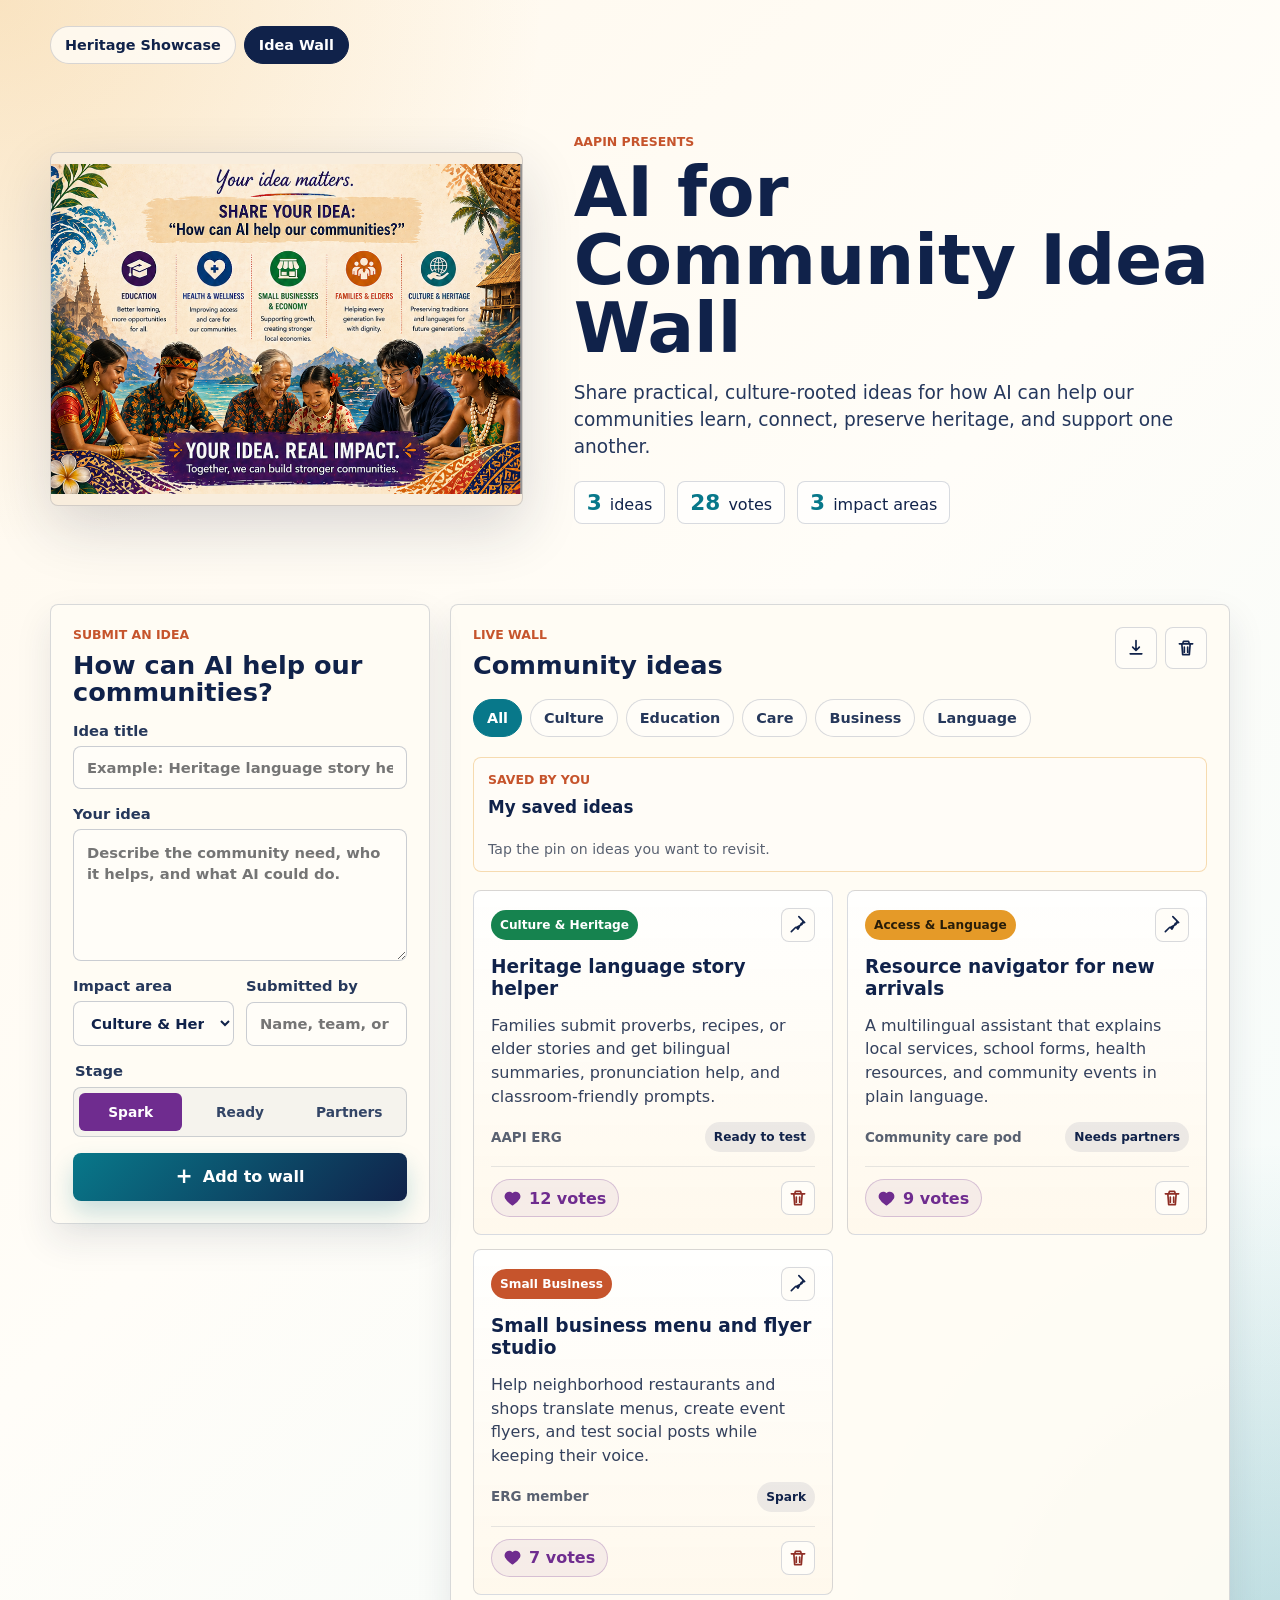
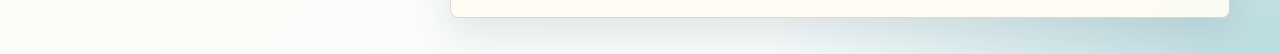
==== index.html @ 4e18cddb "Build AAPIN heritage showcase and idea wall" ====
<!doctype html>
<html lang="en">
  <head>
    <meta charset="utf-8">
    <meta name="viewport" content="width=device-width, initial-scale=1">
    <title>AAPI AI Community Idea Wall</title>
    <link rel="stylesheet" href="styles.css">
  </head>
  <body>
    <main class="shell">
      <nav class="site-nav" aria-label="Event pages">
        <a class="site-nav__link" href="heritage-showcase-v2.html">Heritage Showcase</a>
        <a class="site-nav__link is-active" href="index.html">Idea Wall</a>
      </nav>

      <section class="hero" aria-labelledby="page-title">
        <div class="hero__media">
          <img src="assets/ai-community-ideas-wall.png" alt="AI for Community Ideas Wall poster with AAPI cultural artwork">
        </div>
        <div class="hero__content">
          <p class="eyebrow">AAPIN Presents</p>
          <h1 id="page-title">AI for Community Idea Wall</h1>
          <p class="lede">Share practical, culture-rooted ideas for how AI can help our communities learn, connect, preserve heritage, and support one another.</p>
          <div class="hero__stats" aria-label="Idea wall summary">
            <span><strong id="ideaCount">0</strong> ideas</span>
            <span><strong id="voteCount">0</strong> votes</span>
            <span><strong id="impactCount">0</strong> impact areas</span>
          </div>
        </div>
      </section>

      <section class="workspace" aria-label="Idea submission and wall">
        <form class="panel submit-panel" id="ideaForm">
          <div class="section-heading">
            <p class="eyebrow">Submit an idea</p>
            <h2>How can AI help our communities?</h2>
          </div>

          <label>
            Idea title
            <input id="title" name="title" type="text" maxlength="72" placeholder="Example: Heritage language story helper" required>
          </label>

          <label>
            Your idea
            <textarea id="description" name="description" maxlength="340" placeholder="Describe the community need, who it helps, and what AI could do." required></textarea>
          </label>

          <div class="form-grid">
            <label>
              Impact area
              <select id="category" name="category" required>
                <option value="Culture & Heritage">Culture & Heritage</option>
                <option value="Education">Education</option>
                <option value="Community Care">Community Care</option>
                <option value="Small Business">Small Business</option>
                <option value="Access & Language">Access & Language</option>
              </select>
            </label>

            <label>
              Submitted by
              <input id="author" name="author" type="text" maxlength="40" placeholder="Name, team, or anonymous">
            </label>
          </div>

          <fieldset>
            <legend>Stage</legend>
            <div class="segmented" role="radiogroup" aria-label="Idea stage">
              <label><input type="radio" name="stage" value="Spark" checked><span>Spark</span></label>
              <label><input type="radio" name="stage" value="Ready to test"><span>Ready</span></label>
              <label><input type="radio" name="stage" value="Needs partners"><span>Partners</span></label>
            </div>
          </fieldset>

          <button class="primary-action" type="submit">
            <span aria-hidden="true">+</span>
            Add to wall
          </button>
        </form>

        <section class="wall" aria-labelledby="wall-title">
          <div class="wall__toolbar">
            <div class="section-heading">
              <p class="eyebrow">Live wall</p>
              <h2 id="wall-title">Community ideas</h2>
            </div>
            <div class="toolbar-actions">
              <button class="icon-button" id="exportButton" type="button" aria-label="Export ideas as CSV" title="Export ideas as CSV">
                <svg viewBox="0 0 24 24" aria-hidden="true"><path d="M12 3v12m0 0 4-4m-4 4-4-4M5 19h14"></path></svg>
              </button>
              <button class="icon-button" id="clearButton" type="button" aria-label="Clear local ideas" title="Clear local ideas">
                <svg viewBox="0 0 24 24" aria-hidden="true"><path d="M4 7h16M10 11v6m4-6v6M8 7l1-3h6l1 3m-9 0 1 13h8l1-13"></path></svg>
              </button>
            </div>
          </div>

          <div class="filters" id="filters" aria-label="Filter ideas">
            <button class="filter is-active" data-filter="All" type="button">All</button>
            <button class="filter" data-filter="Culture & Heritage" type="button">Culture</button>
            <button class="filter" data-filter="Education" type="button">Education</button>
            <button class="filter" data-filter="Community Care" type="button">Care</button>
            <button class="filter" data-filter="Small Business" type="button">Business</button>
            <button class="filter" data-filter="Access & Language" type="button">Language</button>
          </div>

          <aside class="favorites-shelf" aria-labelledby="favorites-title">
            <div>
              <p class="eyebrow">Saved by you</p>
              <h3 id="favorites-title">My saved ideas</h3>
            </div>
            <div class="favorite-list" id="favoritesList"></div>
            <p class="favorite-empty" id="favoritesEmpty">Tap the pin on ideas you want to revisit.</p>
          </aside>

          <div class="idea-grid" id="ideaGrid" aria-live="polite"></div>
          <p class="empty-state" id="emptyState">No ideas in this view yet. Add the first one and make the wall feel alive.</p>
        </section>
      </section>
    </main>

    <template id="ideaTemplate">
      <article class="idea-card">
        <div class="idea-card__top">
          <span class="tag"></span>
          <button class="pin-button" type="button" aria-label="Save idea" title="Save idea">
            <svg viewBox="0 0 24 24" aria-hidden="true"><path d="M15 4 20 9l-4 1-4 7-2-2 7-4 1-4-5-5zM9 15l-5 5"></path></svg>
          </button>
        </div>
        <h3></h3>
        <p class="idea-copy"></p>
        <div class="idea-meta">
          <span class="author"></span>
          <span class="stage"></span>
        </div>
        <div class="idea-actions">
          <button class="vote-button" type="button">
            <svg viewBox="0 0 24 24" aria-hidden="true"><path d="M12 21s-7-4.4-9.3-9A5.2 5.2 0 0 1 12 6a5.2 5.2 0 0 1 9.3 6c-2.3 4.6-9.3 9-9.3 9z"></path></svg>
            <span></span>
          </button>
          <button class="delete-button" type="button" aria-label="Remove idea" title="Remove idea">
            <svg viewBox="0 0 24 24" aria-hidden="true"><path d="M4 7h16M10 11v6m4-6v6M8 7l1-3h6l1 3m-9 0 1 13h8l1-13"></path></svg>
          </button>
        </div>
      </article>
    </template>

    <script src="app.js"></script>
  </body>
</html>
---- styles.css ----
:root {
  --ink: #10224a;
  --muted: #596171;
  --paper: #fff8ec;
  --panel: rgba(255, 252, 244, 0.95);
  --teal: #08788a;
  --plum: #6f2c8f;
  --saffron: #e59a28;
  --leaf: #16834f;
  --clay: #c6542c;
  --line: rgba(16, 34, 74, 0.16);
  --shadow: 0 22px 60px rgba(24, 32, 58, 0.16);
}

* {
  box-sizing: border-box;
}

body {
  margin: 0;
  color: var(--ink);
  font-family: Inter, ui-sans-serif, system-ui, -apple-system, BlinkMacSystemFont, "Segoe UI", sans-serif;
  background:
    radial-gradient(circle at top left, rgba(229, 154, 40, 0.22), transparent 34rem),
    radial-gradient(circle at bottom right, rgba(8, 120, 138, 0.24), transparent 32rem),
    linear-gradient(135deg, #fff8ec 0%, #fffdf8 48%, #f3fbfb 100%);
  min-height: 100vh;
}

button,
input,
textarea,
select {
  font: inherit;
}

button {
  cursor: pointer;
}

.shell {
  width: min(1180px, calc(100% - 32px));
  margin: 0 auto;
  padding: 26px 0 36px;
}

.site-nav {
  display: flex;
  flex-wrap: wrap;
  gap: 8px;
  margin-bottom: 18px;
}

.site-nav__link {
  display: inline-flex;
  align-items: center;
  min-height: 38px;
  border: 1px solid var(--line);
  border-radius: 999px;
  color: var(--ink);
  background: rgba(255, 253, 248, 0.78);
  padding: 8px 14px;
  font-size: 0.9rem;
  font-weight: 850;
  text-decoration: none;
}

.site-nav__link.is-active {
  color: #fff;
  border-color: var(--ink);
  background: var(--ink);
}

.hero {
  display: grid;
  grid-template-columns: minmax(240px, 0.72fr) 1fr;
  min-height: clamp(340px, 58vh, 540px);
  align-items: center;
  gap: clamp(24px, 4vw, 54px);
  padding-bottom: 28px;
}

.hero__media {
  align-self: center;
  width: 100%;
  aspect-ratio: 4 / 3;
  overflow: hidden;
  border: 1px solid rgba(16, 34, 74, 0.16);
  border-radius: 8px;
  box-shadow: var(--shadow);
  background: #f8eddd;
}

.hero__media img {
  width: 100%;
  height: 100%;
  display: block;
  object-fit: contain;
  object-position: center;
}

.hero__content {
  padding: clamp(8px, 1.5vw, 16px) 0;
}

.eyebrow {
  margin: 0 0 10px;
  color: var(--clay);
  font-size: 0.78rem;
  font-weight: 800;
  letter-spacing: 0;
  text-transform: uppercase;
}

h1,
h2,
h3,
p {
  overflow-wrap: anywhere;
}

h1 {
  margin: 0;
  max-width: 14ch;
  color: var(--ink);
  font-size: clamp(2.35rem, 5.4vw, 4.75rem);
  line-height: 0.98;
  letter-spacing: 0;
}

.lede {
  max-width: 680px;
  margin: 18px 0 0;
  color: #25375c;
  font-size: clamp(1rem, 1.45vw, 1.16rem);
  line-height: 1.45;
}

.hero__stats {
  display: flex;
  flex-wrap: wrap;
  gap: 12px;
  margin-top: 20px;
}

.hero__stats span {
  display: inline-flex;
  align-items: baseline;
  gap: 8px;
  min-height: 40px;
  padding: 8px 12px;
  border: 1px solid var(--line);
  border-radius: 8px;
  background: rgba(255, 255, 255, 0.64);
}

.hero__stats strong {
  color: var(--teal);
  font-size: 1.35rem;
}

.workspace {
  display: grid;
  grid-template-columns: minmax(300px, 380px) 1fr;
  gap: 20px;
  align-items: start;
}

.panel,
.wall {
  border: 1px solid var(--line);
  border-radius: 8px;
  background: var(--panel);
  box-shadow: 0 16px 36px rgba(28, 38, 68, 0.1);
}

.submit-panel {
  position: sticky;
  top: 18px;
  display: grid;
  gap: 16px;
  padding: 22px;
}

.section-heading h2 {
  margin: 0;
  font-size: clamp(1.35rem, 2vw, 2rem);
  line-height: 1.05;
}

label {
  display: grid;
  gap: 7px;
  color: #26385b;
  font-size: 0.92rem;
  font-weight: 750;
}

input,
textarea,
select {
  width: 100%;
  border: 1px solid rgba(16, 34, 74, 0.22);
  border-radius: 8px;
  background: #fffdf8;
  color: var(--ink);
  outline: 0;
  padding: 12px 13px;
}

textarea {
  min-height: 132px;
  resize: vertical;
  line-height: 1.45;
}

input:focus,
textarea:focus,
select:focus {
  border-color: var(--teal);
  box-shadow: 0 0 0 4px rgba(8, 120, 138, 0.14);
}

.form-grid {
  display: grid;
  grid-template-columns: 1fr 1fr;
  gap: 12px;
}

fieldset {
  min-width: 0;
  margin: 0;
  padding: 0;
  border: 0;
}

legend {
  margin-bottom: 8px;
  color: #26385b;
  font-size: 0.92rem;
  font-weight: 750;
}

.segmented {
  display: grid;
  grid-template-columns: repeat(3, 1fr);
  gap: 6px;
  padding: 5px;
  border: 1px solid rgba(16, 34, 74, 0.18);
  border-radius: 8px;
  background: rgba(16, 34, 74, 0.04);
}

.segmented label {
  display: block;
  min-width: 0;
}

.segmented input {
  position: absolute;
  opacity: 0;
  pointer-events: none;
}

.segmented span {
  display: grid;
  min-height: 38px;
  place-items: center;
  border-radius: 6px;
  color: #334566;
  font-size: 0.86rem;
  font-weight: 800;
}

.segmented input:checked + span {
  color: #fff;
  background: var(--plum);
}

.primary-action {
  display: inline-flex;
  justify-content: center;
  align-items: center;
  gap: 10px;
  min-height: 48px;
  border: 0;
  border-radius: 8px;
  color: #fff;
  background: linear-gradient(135deg, var(--teal), var(--ink));
  font-weight: 850;
  box-shadow: 0 12px 24px rgba(8, 120, 138, 0.22);
}

.primary-action span {
  font-size: 1.28rem;
  line-height: 1;
}

.wall {
  min-height: 600px;
  padding: 22px;
}

.wall__toolbar {
  display: flex;
  align-items: flex-start;
  justify-content: space-between;
  gap: 14px;
}

.toolbar-actions,
.idea-actions {
  display: flex;
  gap: 8px;
}

.icon-button,
.pin-button,
.delete-button {
  display: grid;
  place-items: center;
  width: 42px;
  height: 42px;
  flex: 0 0 auto;
  border: 1px solid var(--line);
  border-radius: 8px;
  color: var(--ink);
  background: #fffdf8;
}

svg {
  width: 20px;
  height: 20px;
  fill: none;
  stroke: currentColor;
  stroke-linecap: round;
  stroke-linejoin: round;
  stroke-width: 2;
}

.filters {
  display: flex;
  flex-wrap: wrap;
  gap: 8px;
  margin: 20px 0;
}

.filter {
  min-height: 38px;
  border: 1px solid var(--line);
  border-radius: 999px;
  color: #26385b;
  background: #fffdf8;
  padding: 8px 13px;
  font-size: 0.9rem;
  font-weight: 800;
}

.filter.is-active {
  color: #fff;
  border-color: var(--teal);
  background: var(--teal);
}

.favorites-shelf {
  display: grid;
  gap: 12px;
  margin: 0 0 18px;
  border: 1px solid rgba(229, 154, 40, 0.34);
  border-radius: 8px;
  background: rgba(255, 253, 248, 0.72);
  padding: 14px;
}

.favorites-shelf h3 {
  margin: 0;
  font-size: 1.05rem;
}

.favorite-list {
  display: flex;
  flex-wrap: wrap;
  gap: 8px;
}

.favorite-chip {
  display: inline-flex;
  align-items: center;
  max-width: 100%;
  min-height: 32px;
  border: 1px solid rgba(16, 34, 74, 0.14);
  border-radius: 999px;
  color: var(--ink);
  background: #fffdf8;
  padding: 6px 10px;
  font-size: 0.84rem;
  font-weight: 800;
}

.favorite-empty {
  margin: 0;
  color: var(--muted);
  font-size: 0.88rem;
}

.favorite-empty.is-hidden {
  display: none;
}

.idea-grid {
  display: grid;
  grid-template-columns: repeat(auto-fill, minmax(238px, 1fr));
  gap: 14px;
}

.idea-card {
  display: grid;
  gap: 14px;
  min-height: 262px;
  padding: 17px;
  border: 1px solid var(--line);
  border-radius: 8px;
  background:
    linear-gradient(180deg, rgba(255, 255, 255, 0.86), rgba(255, 248, 236, 0.9)),
    #fffdf8;
}

.idea-card.is-pinned {
  border-color: rgba(229, 154, 40, 0.9);
  box-shadow: inset 0 4px 0 var(--saffron), 0 12px 28px rgba(229, 154, 40, 0.16);
}

.idea-card__top,
.idea-meta {
  display: flex;
  justify-content: space-between;
  align-items: center;
  gap: 10px;
}

.tag,
.stage {
  display: inline-flex;
  align-items: center;
  min-height: 30px;
  max-width: 100%;
  border-radius: 999px;
  padding: 5px 9px;
  color: #fff;
  background: var(--leaf);
  font-size: 0.76rem;
  font-weight: 850;
}

.tag[data-category="Education"] {
  background: var(--plum);
}

.tag[data-category="Community Care"] {
  background: var(--teal);
}

.tag[data-category="Small Business"] {
  background: var(--clay);
}

.tag[data-category="Access & Language"] {
  background: var(--saffron);
  color: #281d09;
}

.pin-button,
.delete-button {
  width: 34px;
  height: 34px;
}

.pin-button.is-active {
  color: #fff;
  border-color: var(--saffron);
  background: var(--saffron);
}

.idea-card h3 {
  margin: 0;
  font-size: 1.16rem;
  line-height: 1.18;
}

.idea-copy {
  margin: 0;
  color: #34415d;
  line-height: 1.48;
}

.idea-meta {
  align-self: end;
  color: var(--muted);
  font-size: 0.84rem;
}

.author {
  font-weight: 750;
}

.stage {
  color: var(--ink);
  background: rgba(16, 34, 74, 0.08);
}

.idea-actions {
  align-items: center;
  justify-content: space-between;
  border-top: 1px solid rgba(16, 34, 74, 0.1);
  padding-top: 12px;
}

.vote-button {
  display: inline-flex;
  align-items: center;
  gap: 8px;
  min-height: 38px;
  border: 1px solid rgba(111, 44, 143, 0.24);
  border-radius: 999px;
  color: var(--plum);
  background: rgba(111, 44, 143, 0.06);
  padding: 8px 12px;
  font-weight: 850;
}

.vote-button.is-active {
  color: #fff;
  border-color: var(--plum);
  background: var(--plum);
}

.vote-button svg {
  width: 17px;
  height: 17px;
  fill: currentColor;
}

.delete-button {
  color: #8f2e25;
}

.empty-state {
  display: none;
  margin: 28px 0 0;
  padding: 18px;
  border: 1px dashed rgba(16, 34, 74, 0.28);
  border-radius: 8px;
  color: var(--muted);
  background: rgba(255, 255, 255, 0.5);
}

.empty-state.is-visible {
  display: block;
}

@media (max-width: 860px) {
  .shell {
    width: min(100% - 22px, 680px);
    padding-top: 14px;
  }

  .hero,
  .workspace {
    grid-template-columns: 1fr;
  }

  .hero {
    min-height: auto;
  }

  .hero__media {
    min-height: 0;
    max-height: none;
  }

  h1 {
    max-width: 9ch;
  }

  .submit-panel {
    position: static;
  }
}

@media (max-width: 560px) {
  .form-grid,
  .segmented {
    grid-template-columns: 1fr;
  }

  .wall__toolbar {
    display: grid;
  }

  .toolbar-actions {
    justify-self: start;
  }

  .hero__stats span {
    width: 100%;
  }

  .idea-grid {
    grid-template-columns: 1fr;
  }
}
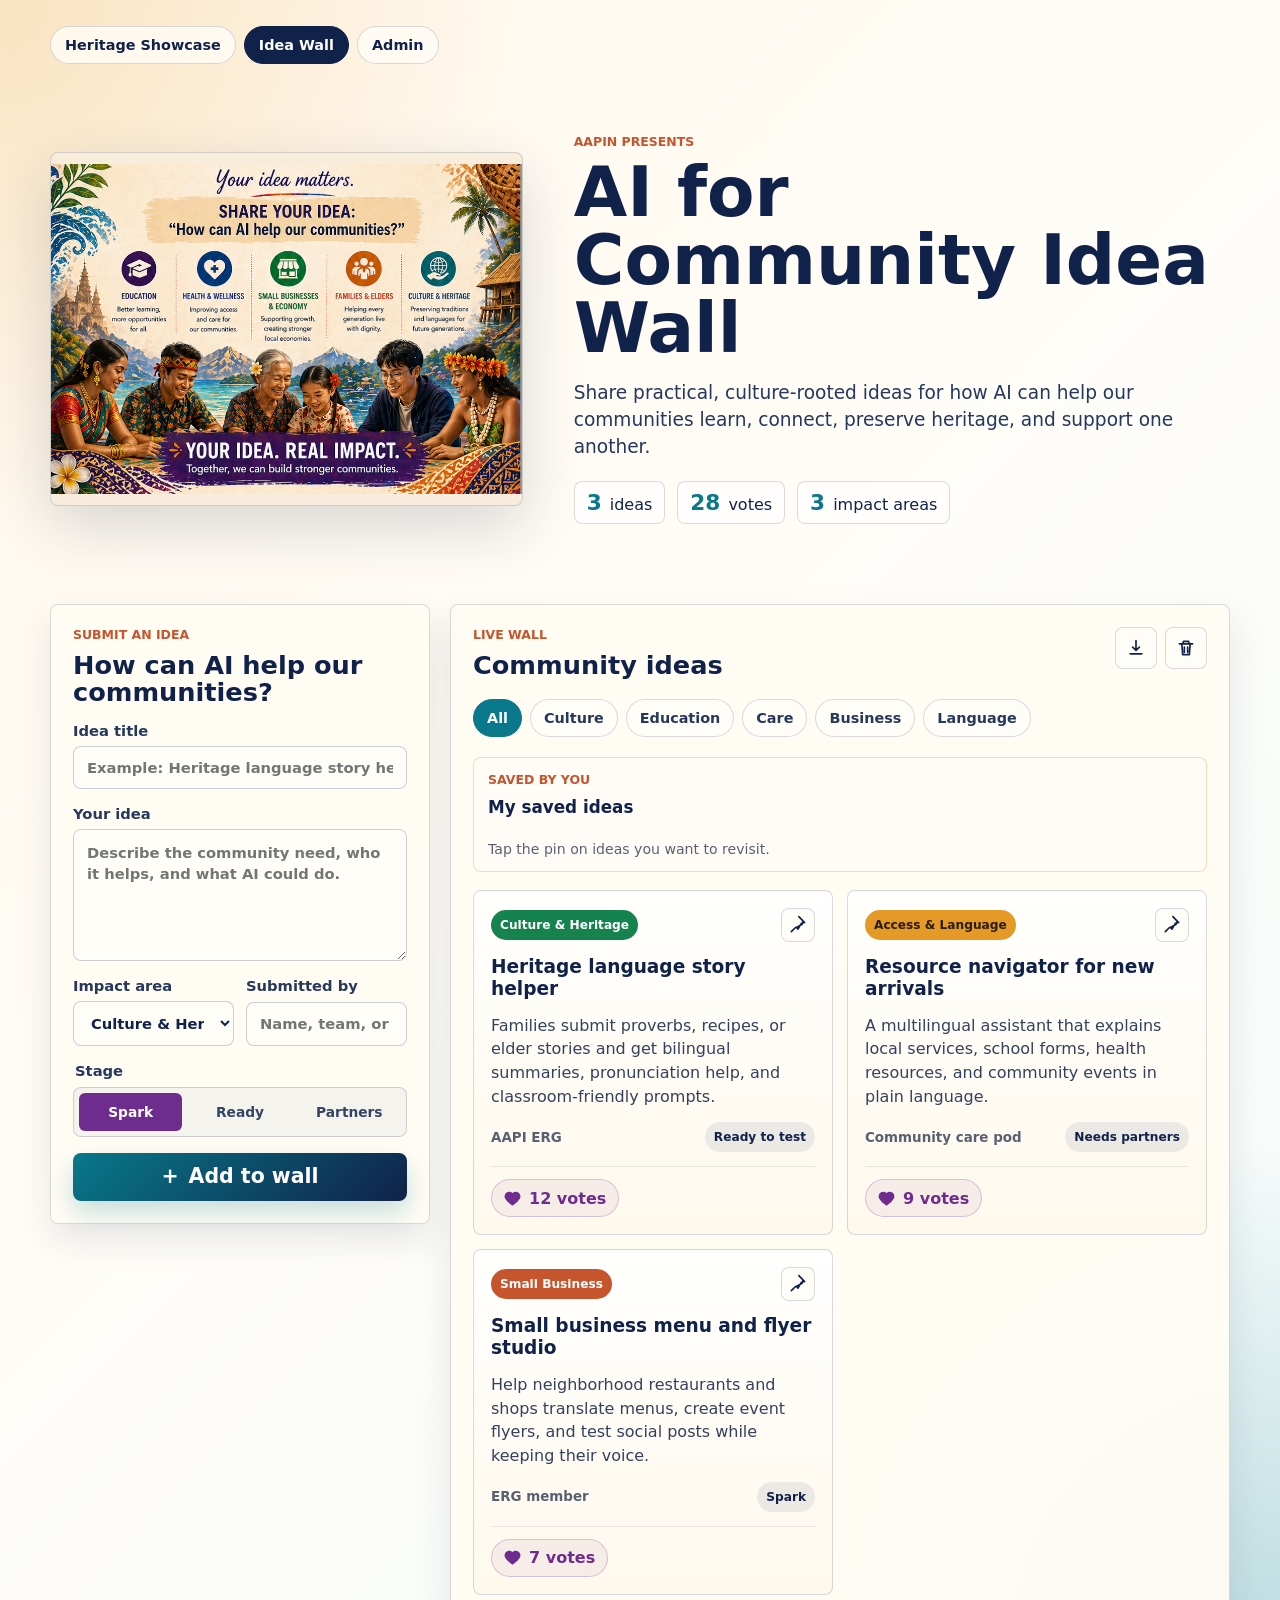
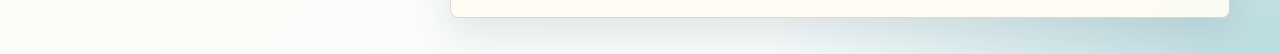
==== commit 79d24995: "Add submission permissions and recovery" ====
--- a/index.html
+++ b/index.html
@@ -11,6 +11,7 @@
       <nav class="site-nav" aria-label="Event pages">
         <a class="site-nav__link" href="heritage-showcase-v2.html">Heritage Showcase</a>
         <a class="site-nav__link is-active" href="index.html">Idea Wall</a>
+        <a class="site-nav__link" href="admin.html">Admin</a>
       </nav>
 
       <section class="hero" aria-labelledby="page-title">
@@ -75,8 +76,9 @@
 
           <button class="primary-action" type="submit">
             <span aria-hidden="true">+</span>
-            Add to wall
+            <span id="ideaSubmitLabel">Add to wall</span>
           </button>
+          <button class="secondary-action is-hidden" id="ideaCancelEditButton" type="button">Cancel edit</button>
         </form>
 
         <section class="wall" aria-labelledby="wall-title">
@@ -138,6 +140,9 @@
             <svg viewBox="0 0 24 24" aria-hidden="true"><path d="M12 21s-7-4.4-9.3-9A5.2 5.2 0 0 1 12 6a5.2 5.2 0 0 1 9.3 6c-2.3 4.6-9.3 9-9.3 9z"></path></svg>
             <span></span>
           </button>
+          <button class="edit-button" type="button" aria-label="Edit idea" title="Edit idea">
+            <svg viewBox="0 0 24 24" aria-hidden="true"><path d="M12 20h9M16.5 3.5a2.1 2.1 0 0 1 3 3L7 19l-4 1 1-4z"></path></svg>
+          </button>
           <button class="delete-button" type="button" aria-label="Remove idea" title="Remove idea">
             <svg viewBox="0 0 24 24" aria-hidden="true"><path d="M4 7h16M10 11v6m4-6v6M8 7l1-3h6l1 3m-9 0 1 13h8l1-13"></path></svg>
           </button>
--- a/styles.css
+++ b/styles.css
@@ -316,6 +316,7 @@
 
 .icon-button,
 .pin-button,
+.edit-button,
 .delete-button {
   display: grid;
   place-items: center;
@@ -413,6 +414,24 @@
   gap: 14px;
 }
 
+.admin-workspace {
+  grid-template-columns: minmax(260px, 0.34fr) minmax(0, 0.66fr);
+}
+
+.admin-list {
+  display: grid;
+  grid-template-columns: repeat(auto-fill, minmax(260px, 1fr));
+  gap: 14px;
+}
+
+.admin-card {
+  min-height: auto;
+}
+
+.recover-button {
+  width: 100%;
+}
+
 .idea-card {
   display: grid;
   gap: 14px;
@@ -470,6 +489,7 @@
 }
 
 .pin-button,
+.edit-button,
 .delete-button {
   width: 34px;
   height: 34px;
@@ -544,6 +564,14 @@
   color: #8f2e25;
 }
 
+.edit-button {
+  color: var(--teal);
+}
+
+.is-hidden {
+  display: none !important;
+}
+
 .empty-state {
   display: none;
   margin: 28px 0 0;
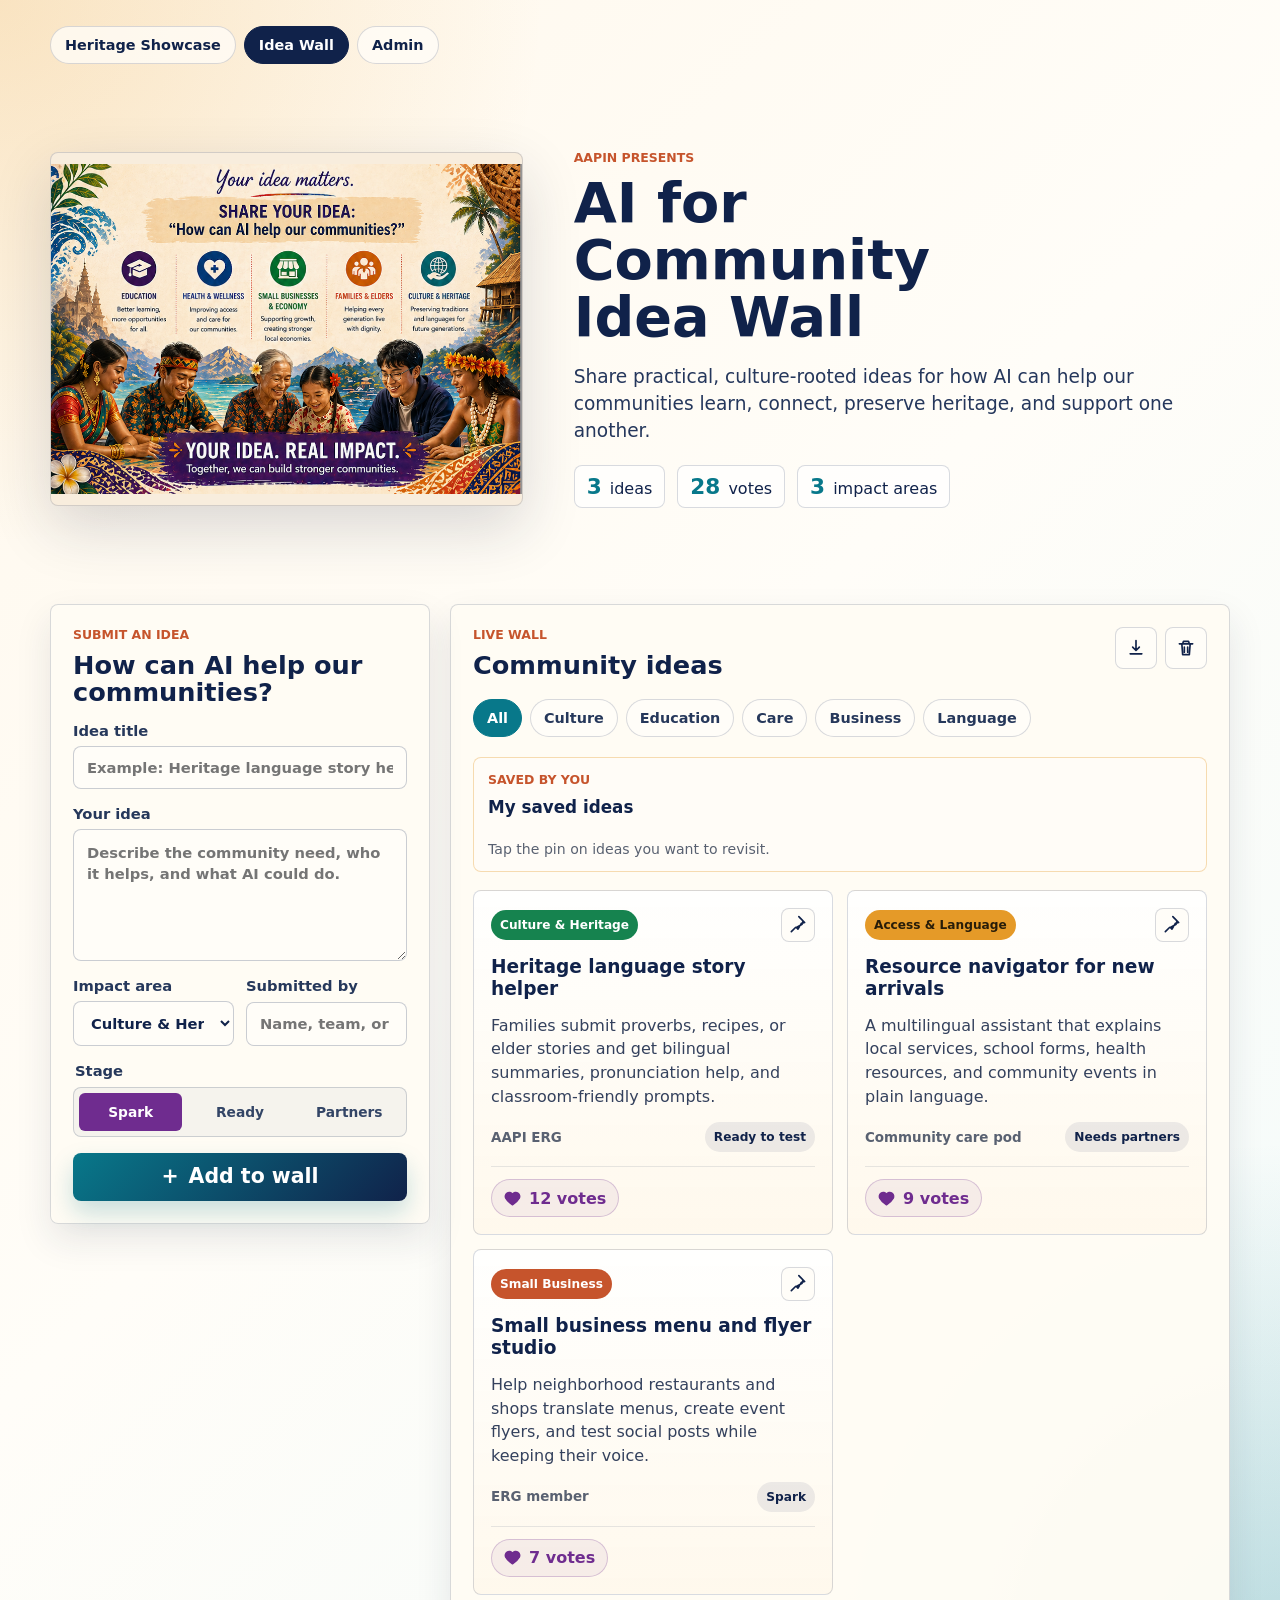
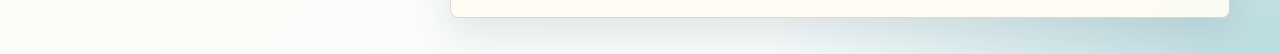
==== commit 96663e9b: "Align idea wall hero title sizing" ====
--- a/index.html
+++ b/index.html
@@ -14,7 +14,7 @@
         <a class="site-nav__link" href="admin.html">Admin</a>
       </nav>
 
-      <section class="hero" aria-labelledby="page-title">
+      <section class="hero idea-hero" aria-labelledby="page-title">
         <div class="hero__media">
           <img src="assets/ai-community-ideas-wall.png" alt="AI for Community Ideas Wall poster with AAPI cultural artwork">
         </div>
--- a/styles.css
+++ b/styles.css
@@ -128,6 +128,12 @@
   letter-spacing: 0;
 }
 
+.idea-hero h1 {
+  max-width: 13ch;
+  font-size: clamp(2.05rem, 4.35vw, 3.65rem);
+  line-height: 1.02;
+}
+
 .lede {
   max-width: 680px;
   margin: 18px 0 0;
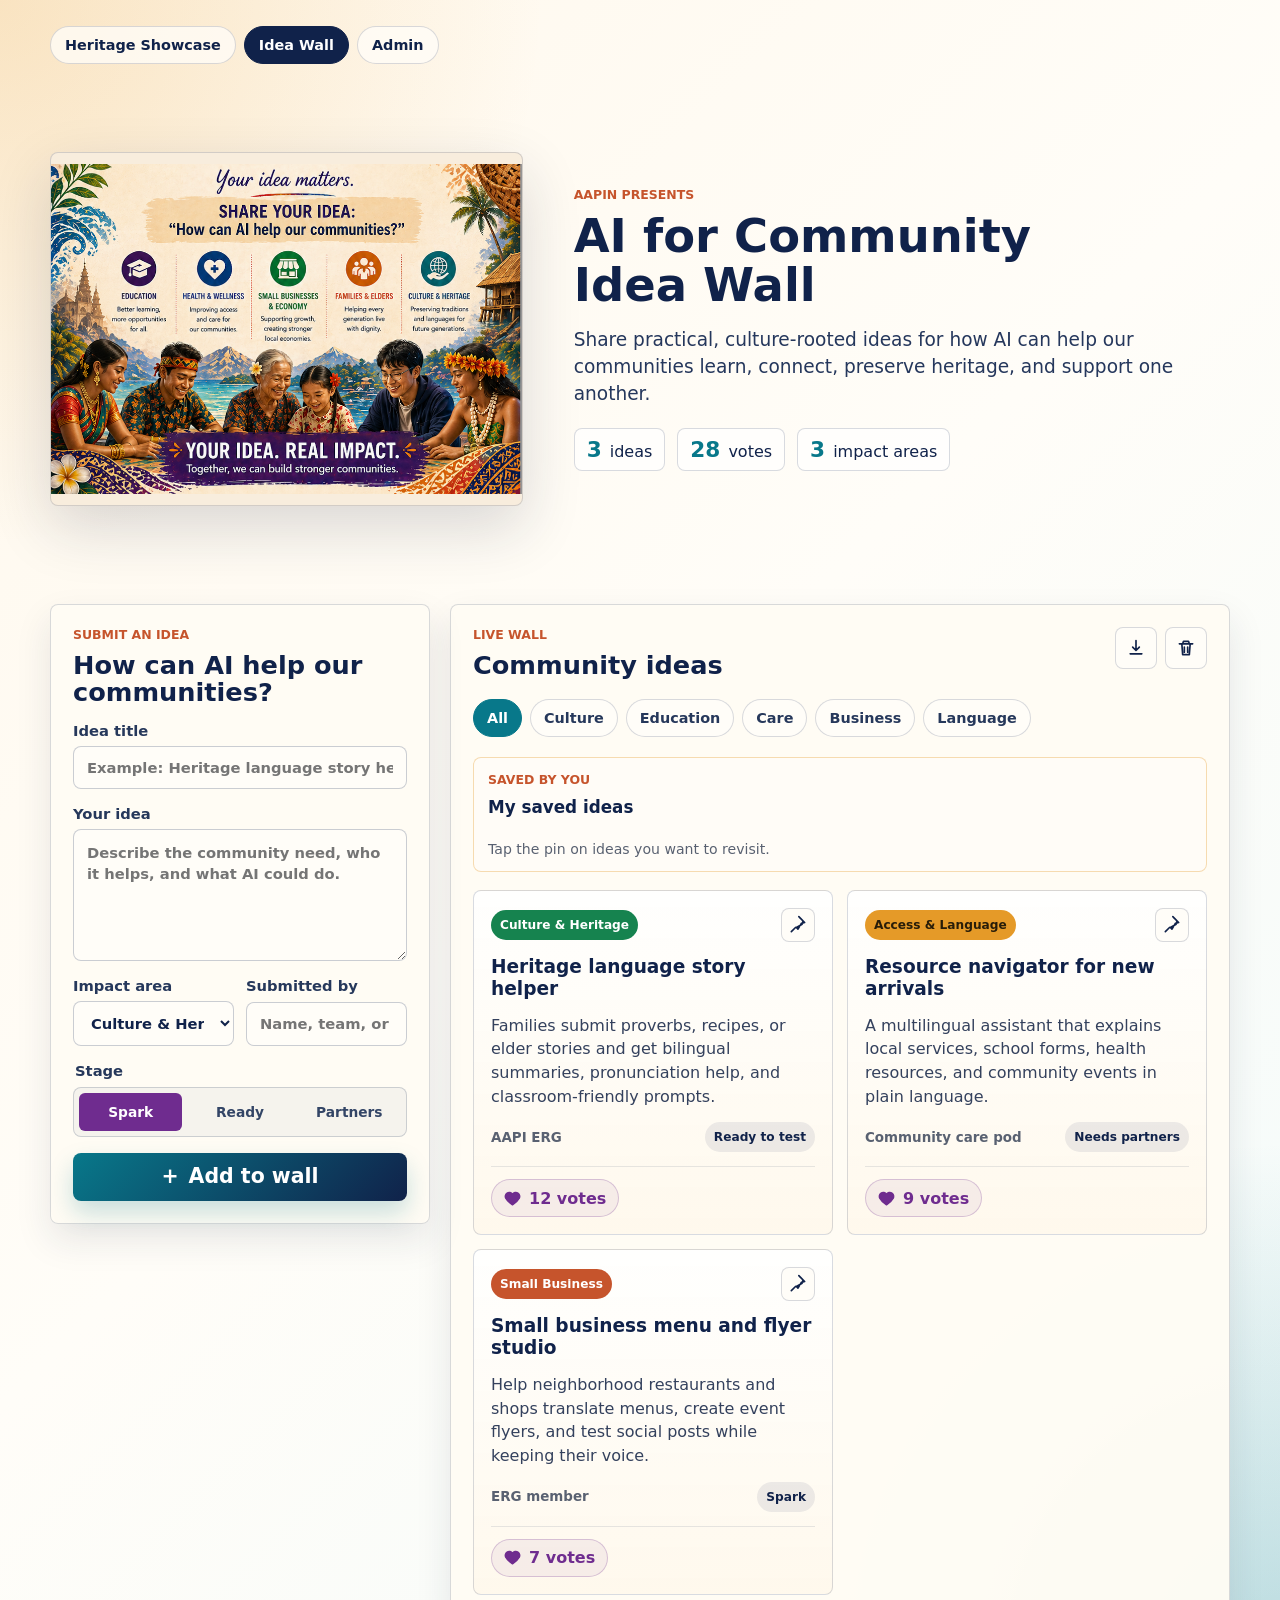
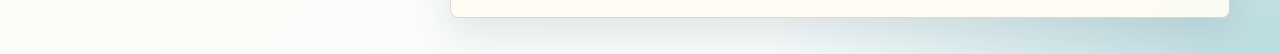
==== commit 3b80120f: "Set idea wall title to two fixed lines" ====
--- a/index.html
+++ b/index.html
@@ -20,7 +20,10 @@
         </div>
         <div class="hero__content">
           <p class="eyebrow">AAPIN Presents</p>
-          <h1 id="page-title">AI for Community Idea Wall</h1>
+          <h1 id="page-title">
+            <span>AI for Community</span>
+            <span>Idea Wall</span>
+          </h1>
           <p class="lede">Share practical, culture-rooted ideas for how AI can help our communities learn, connect, preserve heritage, and support one another.</p>
           <div class="hero__stats" aria-label="Idea wall summary">
             <span><strong id="ideaCount">0</strong> ideas</span>
--- a/styles.css
+++ b/styles.css
@@ -129,9 +129,14 @@
 }
 
 .idea-hero h1 {
-  max-width: 13ch;
-  font-size: clamp(2.05rem, 4.35vw, 3.65rem);
-  line-height: 1.02;
+  max-width: none;
+  font-size: 2.9rem;
+  line-height: 1.04;
+}
+
+.idea-hero h1 span {
+  display: block;
+  white-space: nowrap;
 }
 
 .lede {
@@ -616,12 +621,21 @@
     max-width: 9ch;
   }
 
+  .idea-hero h1 {
+    max-width: none;
+    font-size: 2.25rem;
+  }
+
   .submit-panel {
     position: static;
   }
 }
 
 @media (max-width: 560px) {
+  .idea-hero h1 {
+    font-size: 1.9rem;
+  }
+
   .form-grid,
   .segmented {
     grid-template-columns: 1fr;
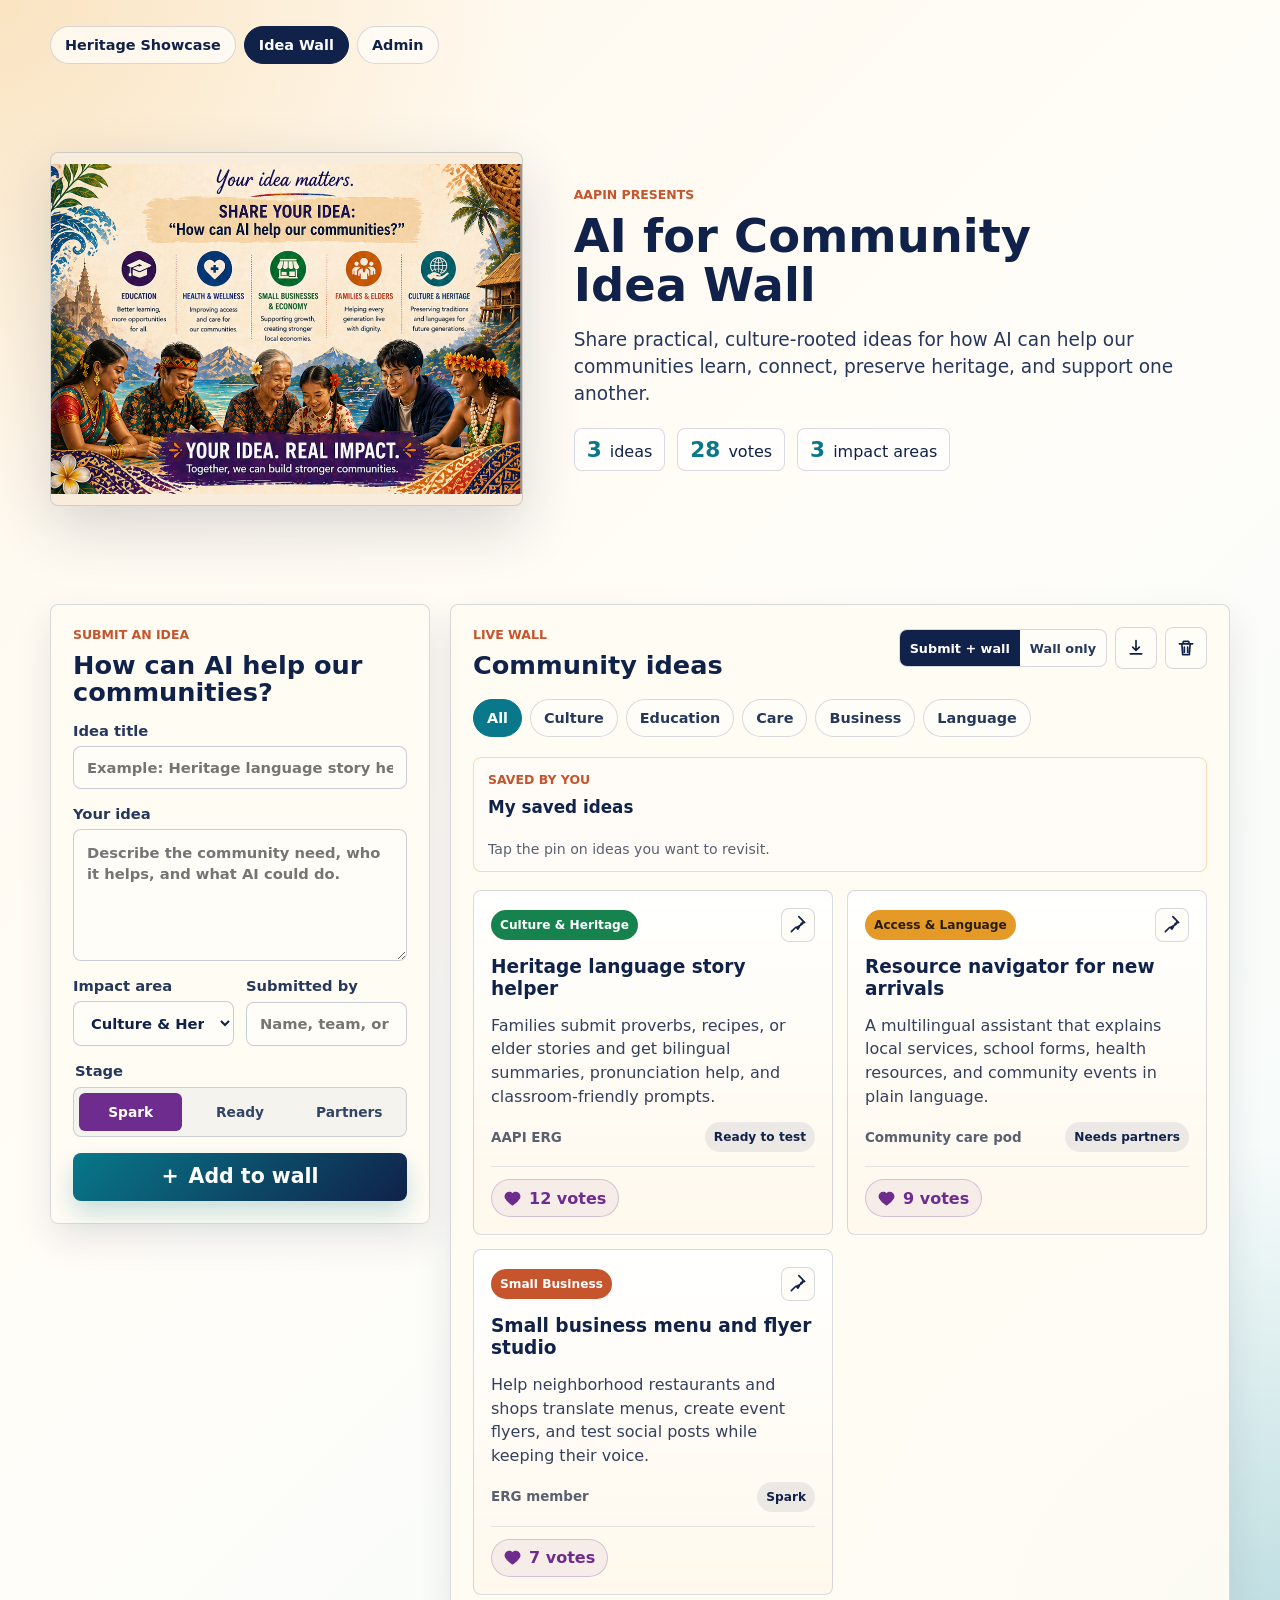
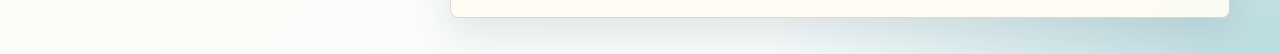
==== commit 1bc50650: "Add gallery-only view and expanded showcase viewer" ====
--- a/index.html
+++ b/index.html
@@ -33,7 +33,7 @@
         </div>
       </section>
 
-      <section class="workspace" aria-label="Idea submission and wall">
+      <section class="workspace" id="ideaWorkspace" aria-label="Idea submission and wall">
         <form class="panel submit-panel" id="ideaForm">
           <div class="section-heading">
             <p class="eyebrow">Submit an idea</p>
@@ -91,6 +91,10 @@
               <h2 id="wall-title">Community ideas</h2>
             </div>
             <div class="toolbar-actions">
+              <div class="view-toggle" role="group" aria-label="Idea wall view">
+                <button class="view-toggle__button is-active" id="ideaFullViewButton" type="button">Submit + wall</button>
+                <button class="view-toggle__button" id="ideaWallOnlyButton" type="button">Wall only</button>
+              </div>
               <button class="icon-button" id="exportButton" type="button" aria-label="Export ideas as CSV" title="Export ideas as CSV">
                 <svg viewBox="0 0 24 24" aria-hidden="true"><path d="M12 3v12m0 0 4-4m-4 4-4-4M5 19h14"></path></svg>
               </button>
--- a/styles.css
+++ b/styles.css
@@ -325,6 +325,51 @@
   gap: 8px;
 }
 
+.toolbar-actions {
+  align-items: center;
+  flex-wrap: wrap;
+  justify-content: flex-end;
+}
+
+.view-toggle {
+  display: inline-flex;
+  min-height: 38px;
+  overflow: hidden;
+  border: 1px solid var(--line);
+  border-radius: 8px;
+  background: #fffdf8;
+}
+
+.view-toggle__button {
+  border: 0;
+  color: #26385b;
+  background: transparent;
+  padding: 8px 10px;
+  font-size: 0.8rem;
+  font-weight: 850;
+  white-space: nowrap;
+}
+
+.view-toggle__button.is-active {
+  color: #fff;
+  background: var(--ink);
+}
+
+.workspace.is-wall-only,
+.studio-layout.is-gallery-only {
+  grid-template-columns: 1fr;
+}
+
+.workspace.is-wall-only > .submit-panel,
+.studio-layout.is-gallery-only > .submit-panel {
+  display: none;
+}
+
+.workspace.is-wall-only .wall,
+.studio-layout.is-gallery-only .wall {
+  min-height: 0;
+}
+
 .icon-button,
 .pin-button,
 .edit-button,
@@ -425,6 +470,10 @@
   gap: 14px;
 }
 
+.workspace.is-wall-only .idea-grid {
+  grid-template-columns: repeat(auto-fill, minmax(290px, 1fr));
+}
+
 .admin-workspace {
   grid-template-columns: minmax(260px, 0.34fr) minmax(0, 0.66fr);
 }
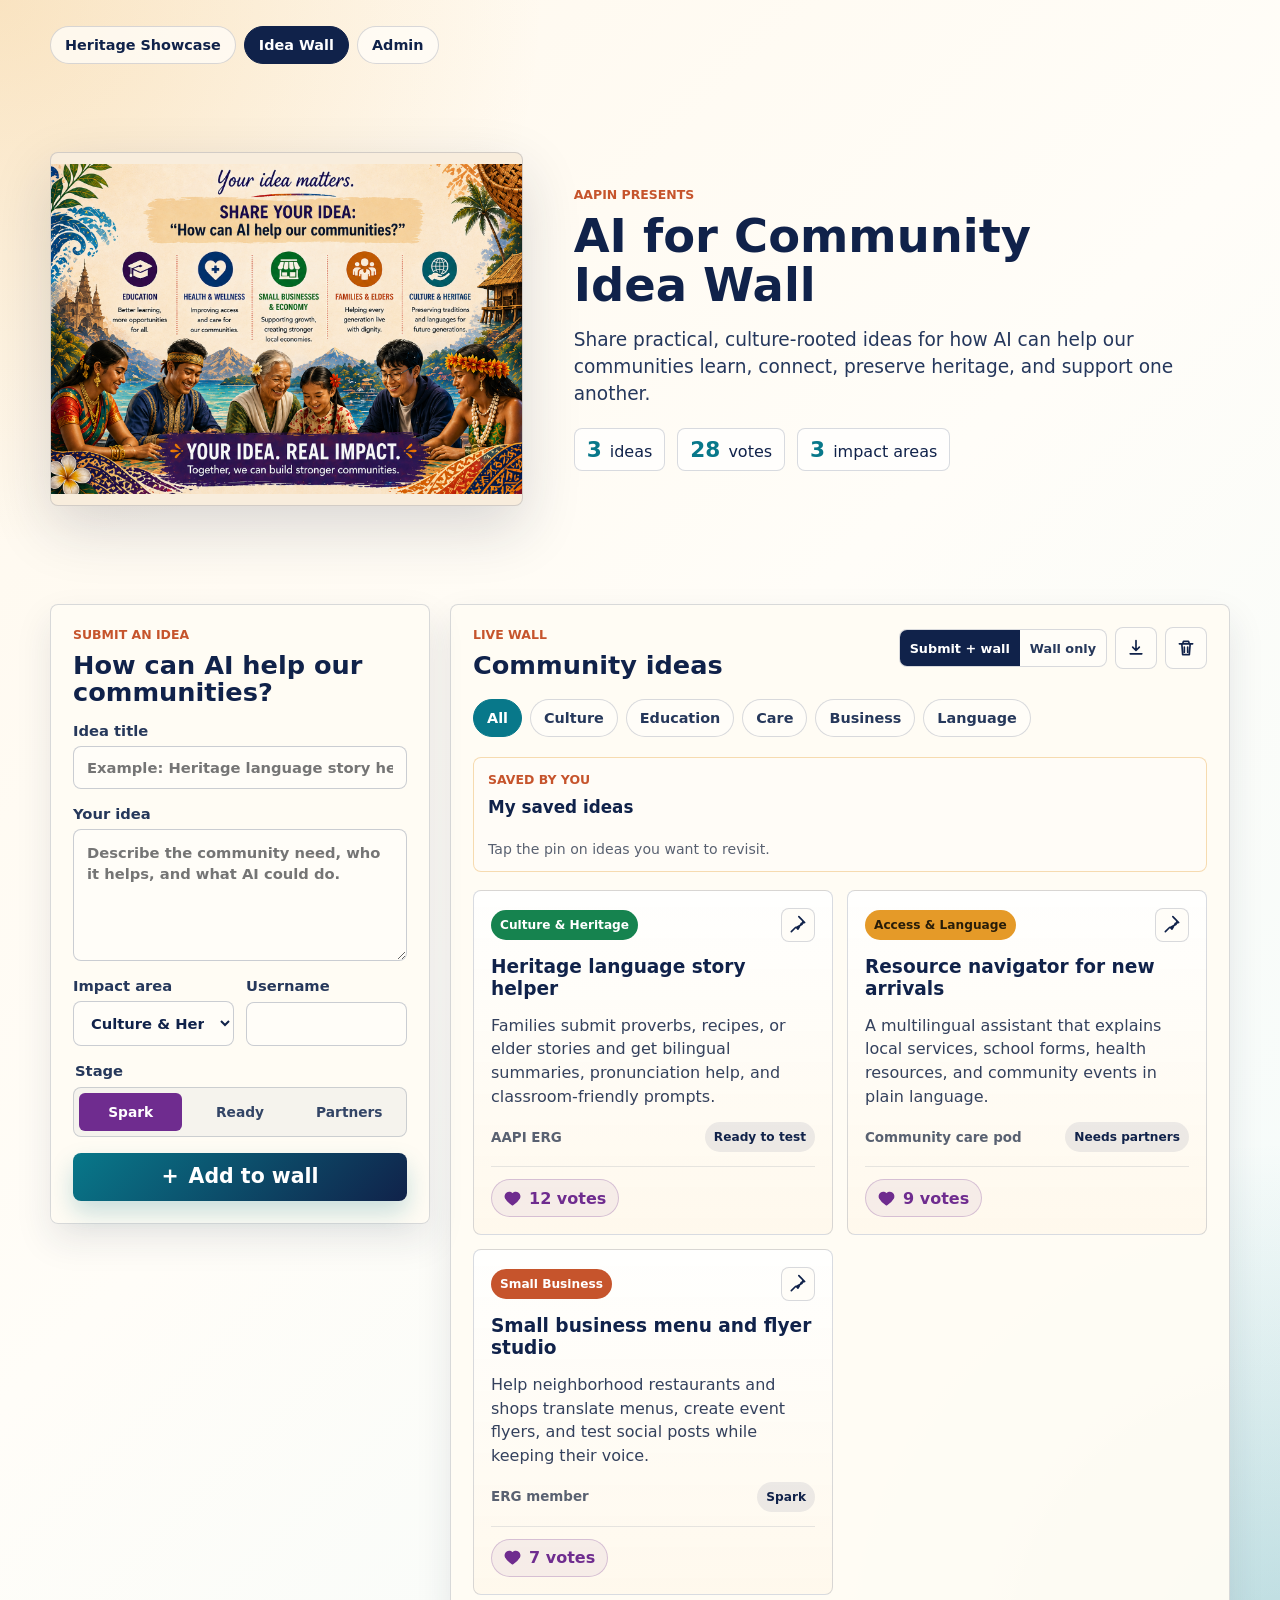
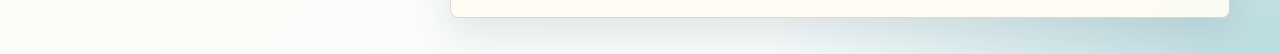
==== commit 391a985b: "Refine submitter fields and update idea wall image" ====
--- a/index.html
+++ b/index.html
@@ -16,7 +16,7 @@
 
       <section class="hero idea-hero" aria-labelledby="page-title">
         <div class="hero__media">
-          <img src="assets/ai-community-ideas-wall.png" alt="AI for Community Ideas Wall poster with AAPI cultural artwork">
+          <img src="assets/idea-wall-short-v2.png" alt="AI for Community Ideas Wall poster with AAPI cultural artwork">
         </div>
         <div class="hero__content">
           <p class="eyebrow">AAPIN Presents</p>
@@ -63,8 +63,8 @@
             </label>
 
             <label>
-              Submitted by
-              <input id="author" name="author" type="text" maxlength="40" placeholder="Name, team, or anonymous">
+              Username
+              <input id="submitterName" name="submitterName" type="text" maxlength="80" required>
             </label>
           </div>
 
--- a/styles.css
+++ b/styles.css
@@ -484,12 +484,48 @@
   gap: 14px;
 }
 
+.admin-board {
+  display: grid;
+  gap: 18px;
+}
+
+.admin-edit-panel {
+  display: grid;
+  gap: 14px;
+  border: 1px solid rgba(111, 44, 143, 0.24);
+  border-radius: 8px;
+  background: rgba(111, 44, 143, 0.06);
+  padding: 18px;
+}
+
+.admin-edit-panel textarea {
+  min-height: 110px;
+}
+
+.admin-edit-actions {
+  display: flex;
+  flex-wrap: wrap;
+  gap: 10px;
+}
+
 .admin-card {
   min-height: auto;
 }
 
-.recover-button {
+.recover-button,
+.edit-live-button,
+.remove-button {
   width: 100%;
+}
+
+.admin-card .idea-actions {
+  display: grid;
+  gap: 8px;
+}
+
+.admin-divider {
+  height: 1px;
+  background: rgba(16, 34, 74, 0.12);
 }
 
 .idea-card {
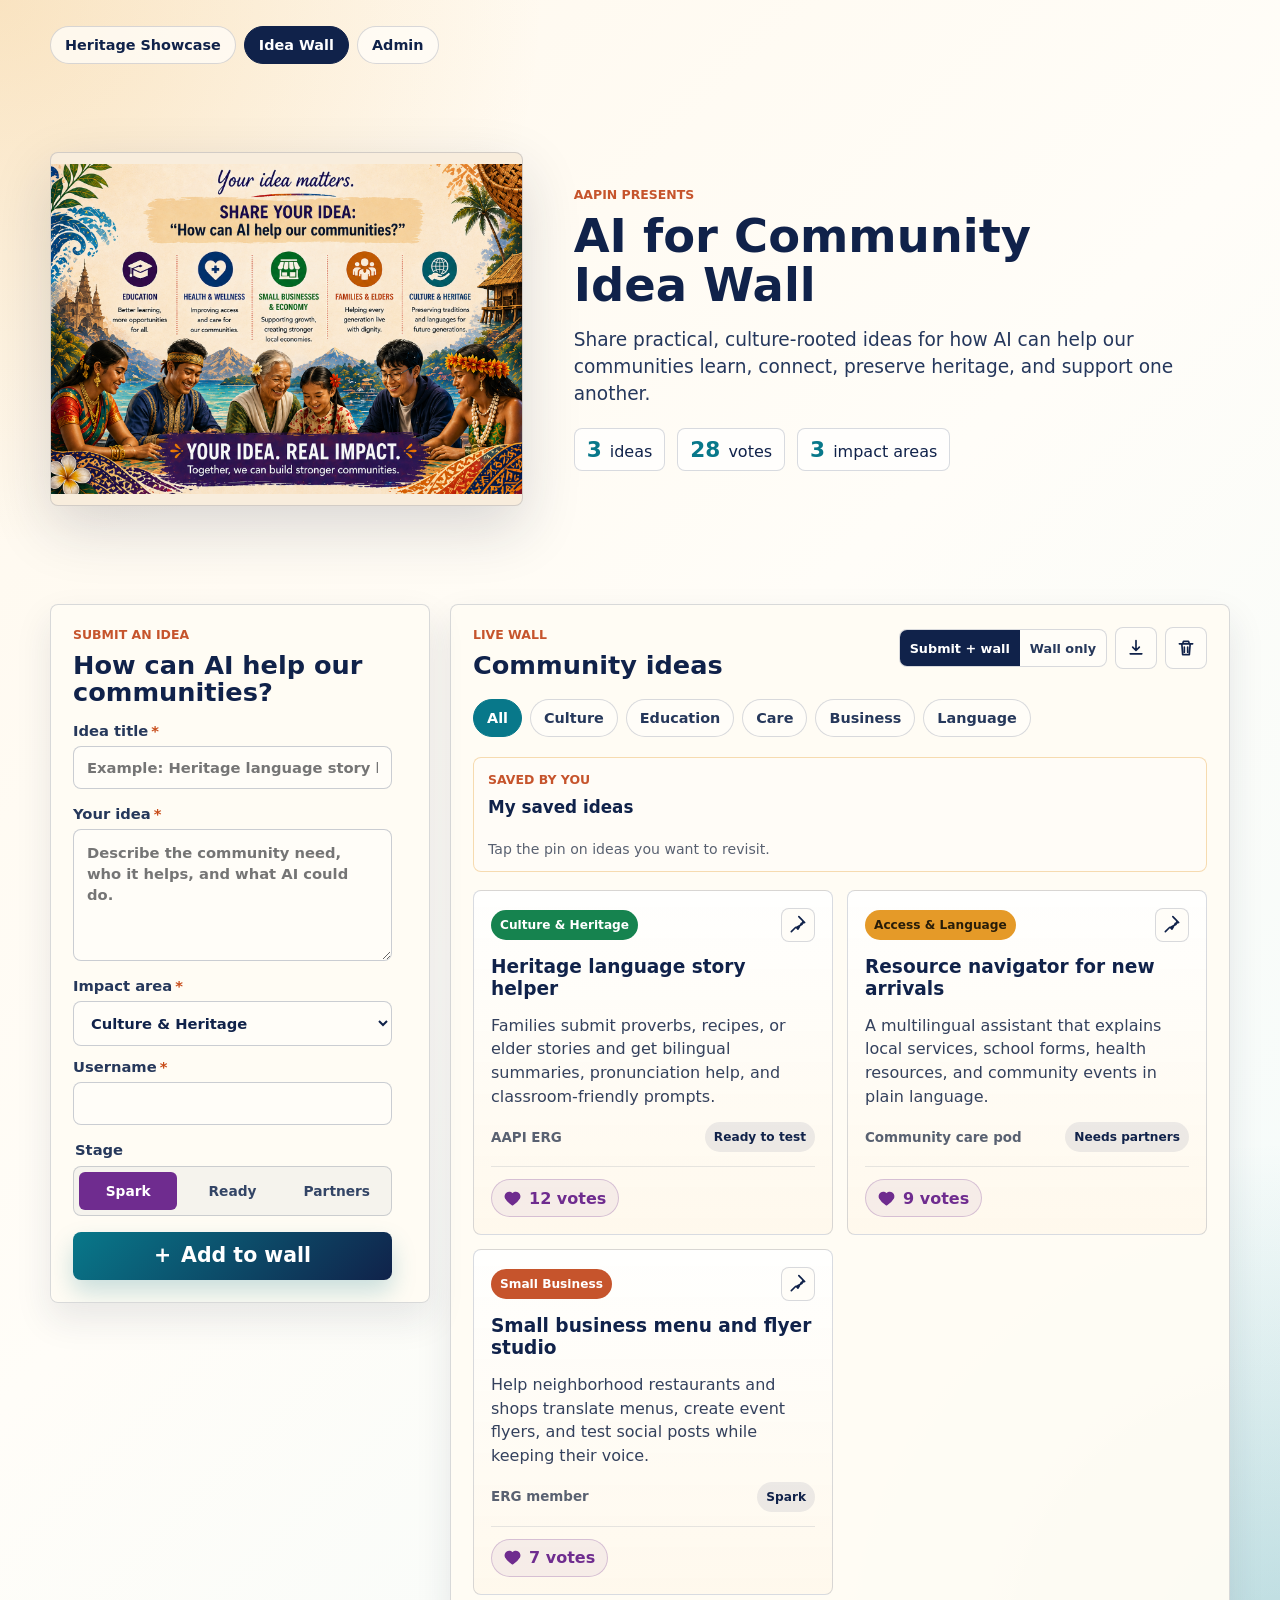
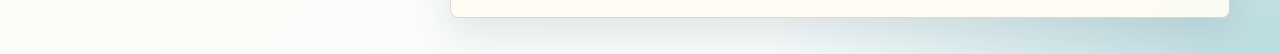
==== commit 3f59fa13: "Refine showcase filters and admin preview flow" ====
--- a/index.html
+++ b/index.html
@@ -12,6 +12,7 @@
         <a class="site-nav__link" href="heritage-showcase-v2.html">Heritage Showcase</a>
         <a class="site-nav__link is-active" href="index.html">Idea Wall</a>
         <a class="site-nav__link" href="admin.html">Admin</a>
+        <a class="site-nav__link admin-return-link is-hidden" href="admin.html">Back to admin</a>
       </nav>
 
       <section class="hero idea-hero" aria-labelledby="page-title">
@@ -41,18 +42,18 @@
           </div>
 
           <label>
-            Idea title
+            <span class="label-title">Idea title <span class="required-marker" aria-hidden="true">*</span></span>
             <input id="title" name="title" type="text" maxlength="72" placeholder="Example: Heritage language story helper" required>
           </label>
 
           <label>
-            Your idea
+            <span class="label-title">Your idea <span class="required-marker" aria-hidden="true">*</span></span>
             <textarea id="description" name="description" maxlength="340" placeholder="Describe the community need, who it helps, and what AI could do." required></textarea>
           </label>
 
-          <div class="form-grid">
+          <div class="stacked-fields">
             <label>
-              Impact area
+              <span class="label-title">Impact area <span class="required-marker" aria-hidden="true">*</span></span>
               <select id="category" name="category" required>
                 <option value="Culture & Heritage">Culture & Heritage</option>
                 <option value="Education">Education</option>
@@ -63,7 +64,7 @@
             </label>
 
             <label>
-              Username
+              <span class="label-title">Username <span class="required-marker" aria-hidden="true">*</span></span>
               <input id="submitterName" name="submitterName" type="text" maxlength="80" required>
             </label>
           </div>
@@ -82,6 +83,13 @@
             <span id="ideaSubmitLabel">Add to wall</span>
           </button>
           <button class="secondary-action is-hidden" id="ideaCancelEditButton" type="button">Cancel edit</button>
+          <div class="submission-success is-hidden" id="ideaSuccess" role="status" aria-live="polite">
+            <span>Submitted successfully.</span>
+            <div class="success-actions">
+              <button class="secondary-action" id="ideaReturnButton" type="button">Return to idea wall</button>
+              <button class="secondary-action" id="ideaNewButton" type="button">Add new idea</button>
+            </div>
+          </div>
         </form>
 
         <section class="wall" aria-labelledby="wall-title">
--- a/styles.css
+++ b/styles.css
@@ -71,6 +71,12 @@
   background: var(--ink);
 }
 
+.site-nav__link.admin-return-link {
+  margin-left: auto;
+  border-color: rgba(8, 120, 138, 0.38);
+  color: var(--teal);
+}
+
 .hero {
   display: grid;
   grid-template-columns: minmax(240px, 0.72fr) 1fr;
@@ -190,7 +196,11 @@
   top: 18px;
   display: grid;
   gap: 16px;
+  max-height: calc(100vh - 36px);
+  overflow-y: auto;
+  overscroll-behavior: contain;
   padding: 22px;
+  scrollbar-gutter: stable;
 }
 
 .section-heading h2 {
@@ -205,6 +215,17 @@
   color: #26385b;
   font-size: 0.92rem;
   font-weight: 750;
+}
+
+.label-title {
+  display: inline-flex;
+  gap: 3px;
+  align-items: baseline;
+}
+
+.required-marker {
+  color: #c84d1b;
+  font-weight: 900;
 }
 
 input,
@@ -235,6 +256,11 @@
 .form-grid {
   display: grid;
   grid-template-columns: 1fr 1fr;
+  gap: 12px;
+}
+
+.stacked-fields {
+  display: grid;
   gap: 12px;
 }
 
@@ -305,6 +331,34 @@
 .primary-action span {
   font-size: 1.28rem;
   line-height: 1;
+}
+
+.submission-success {
+  display: grid;
+  grid-template-columns: 1fr auto;
+  gap: 10px;
+  align-items: center;
+  border: 1px solid rgba(22, 131, 79, 0.24);
+  border-radius: 8px;
+  background: rgba(22, 131, 79, 0.08);
+  color: #274833;
+  padding: 10px 11px;
+  font-size: 0.88rem;
+  font-weight: 800;
+}
+
+.success-actions {
+  display: flex;
+  flex-wrap: wrap;
+  justify-content: flex-end;
+  gap: 8px;
+}
+
+.submission-success .secondary-action {
+  margin: 0;
+  width: auto;
+  padding: 8px 10px;
+  font-size: 0.78rem;
 }
 
 .wall {
@@ -419,6 +473,111 @@
   background: var(--teal);
 }
 
+.filter-selects {
+  display: grid;
+  grid-template-columns: repeat(3, minmax(0, 1fr));
+  align-items: start;
+  column-gap: 14px;
+  row-gap: 10px;
+}
+
+.filter-select {
+  display: grid;
+  gap: 5px;
+  font-size: 0.78rem;
+  font-weight: 750;
+  position: relative;
+}
+
+.filter-select select {
+  padding: 8px 10px;
+  font-size: 0.85rem;
+}
+
+.filter-select select {
+  min-height: 38px;
+}
+
+.filter-dropdown {
+  position: relative;
+  border: 0;
+  padding: 0;
+}
+
+.filter-dropdown summary {
+  display: flex;
+  min-height: 38px;
+  align-items: center;
+  justify-content: space-between;
+  gap: 8px;
+  border: 1px solid rgba(16, 34, 74, 0.22);
+  border-radius: 8px;
+  background: #fffdf8;
+  color: var(--ink);
+  cursor: pointer;
+  padding: 8px 10px;
+  font-size: 0.85rem;
+  font-weight: 800;
+  list-style: none;
+}
+
+.filter-dropdown summary::-webkit-details-marker {
+  display: none;
+}
+
+.filter-dropdown summary::after {
+  content: "v";
+  color: var(--muted);
+  font-size: 0.7rem;
+  font-weight: 900;
+}
+
+.filter-dropdown[open] summary {
+  border-color: var(--teal);
+  box-shadow: 0 0 0 4px rgba(8, 120, 138, 0.14);
+}
+
+.filter-option-box {
+  position: absolute;
+  z-index: 30;
+  top: calc(100% + 6px);
+  left: 0;
+  right: 0;
+  display: grid;
+  grid-template-columns: 1fr;
+  gap: 7px;
+  border: 1px solid rgba(16, 34, 74, 0.18);
+  border-radius: 8px;
+  background: #fffdf8;
+  box-shadow: 0 18px 32px rgba(28, 38, 68, 0.16);
+  max-height: 260px;
+  overflow-y: auto;
+  padding: 8px;
+}
+
+.filter-option-box label {
+  display: flex;
+  min-width: 0;
+  align-items: center;
+  gap: 7px;
+  border: 1px solid rgba(16, 34, 74, 0.14);
+  border-radius: 6px;
+  background: #ffffff;
+  padding: 7px 8px;
+  font-size: 0.78rem;
+  line-height: 1.15;
+}
+
+.filter-option-box input {
+  width: auto;
+  flex: 0 0 auto;
+}
+
+.filter-option-box span {
+  min-width: 0;
+  overflow-wrap: anywhere;
+}
+
 .favorites-shelf {
   display: grid;
   gap: 12px;
@@ -512,6 +671,17 @@
   min-height: auto;
 }
 
+.admin-card h3 a {
+  color: inherit;
+  text-decoration-color: rgba(8, 120, 138, 0.42);
+  text-underline-offset: 3px;
+}
+
+.admin-card.is-updated {
+  border-color: var(--teal);
+  box-shadow: 0 0 0 4px rgba(8, 120, 138, 0.16), 0 12px 28px rgba(8, 120, 138, 0.18);
+}
+
 .recover-button,
 .edit-live-button,
 .remove-button {
@@ -693,6 +863,10 @@
     grid-template-columns: 1fr;
   }
 
+  .filter-selects {
+    grid-template-columns: 1fr;
+  }
+
   .hero {
     min-height: auto;
   }
@@ -713,6 +887,8 @@
 
   .submit-panel {
     position: static;
+    max-height: none;
+    overflow: visible;
   }
 }
 
